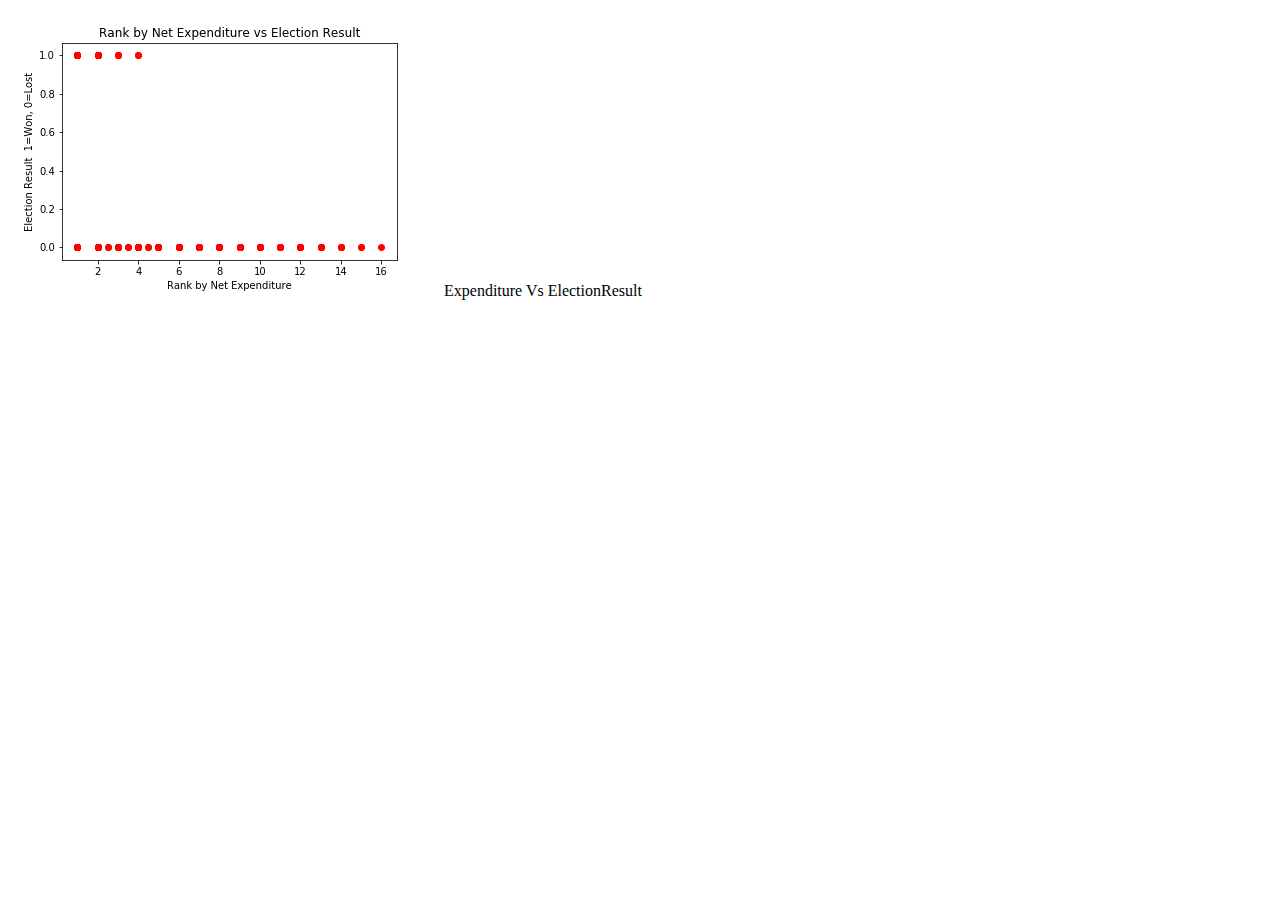
==== project1.html @ 547bc9c2 "project 1" ====
<!DOCTYPE html>
<html>
    <head>
        <title>
            First project Analysis Output
        </title>
    </head>
    <body>
        <li> 
            <img src="images/001_Expenditure Vs ElectionResult.png"> Expenditure Vs ElectionResult </img>
        </li>
    </body>
</html>
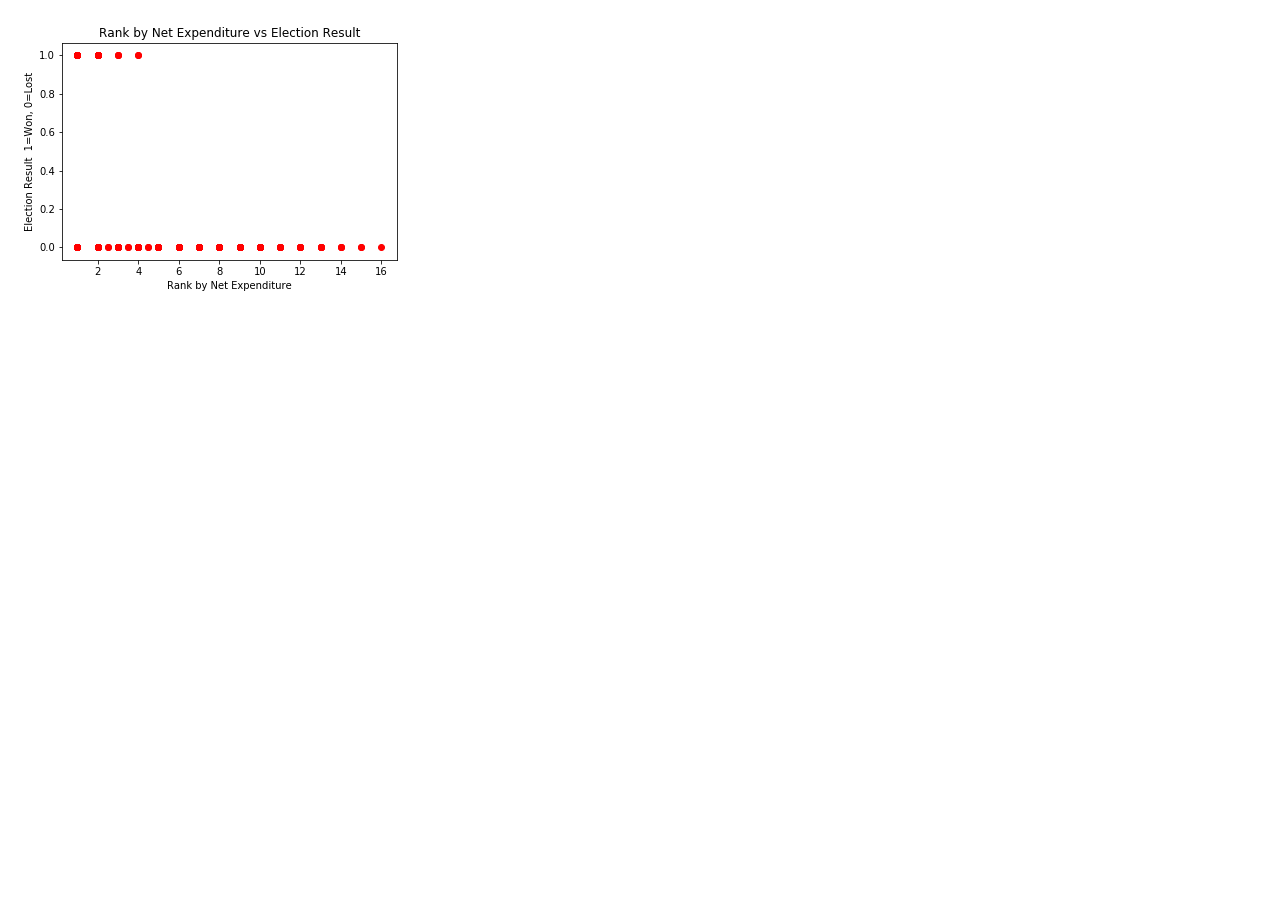
==== commit e905ea3e: "project 1-2" ====
--- a/project1.html
+++ b/project1.html
@@ -7,7 +7,7 @@
     </head>
     <body>
         <li> 
-            <img src="images/001_Expenditure Vs ElectionResult.png"> Expenditure Vs ElectionResult </img>
+            <img src="images/001_Expenditure Vs ElectionResult.png"> </img>
         </li>
     </body>
 </html>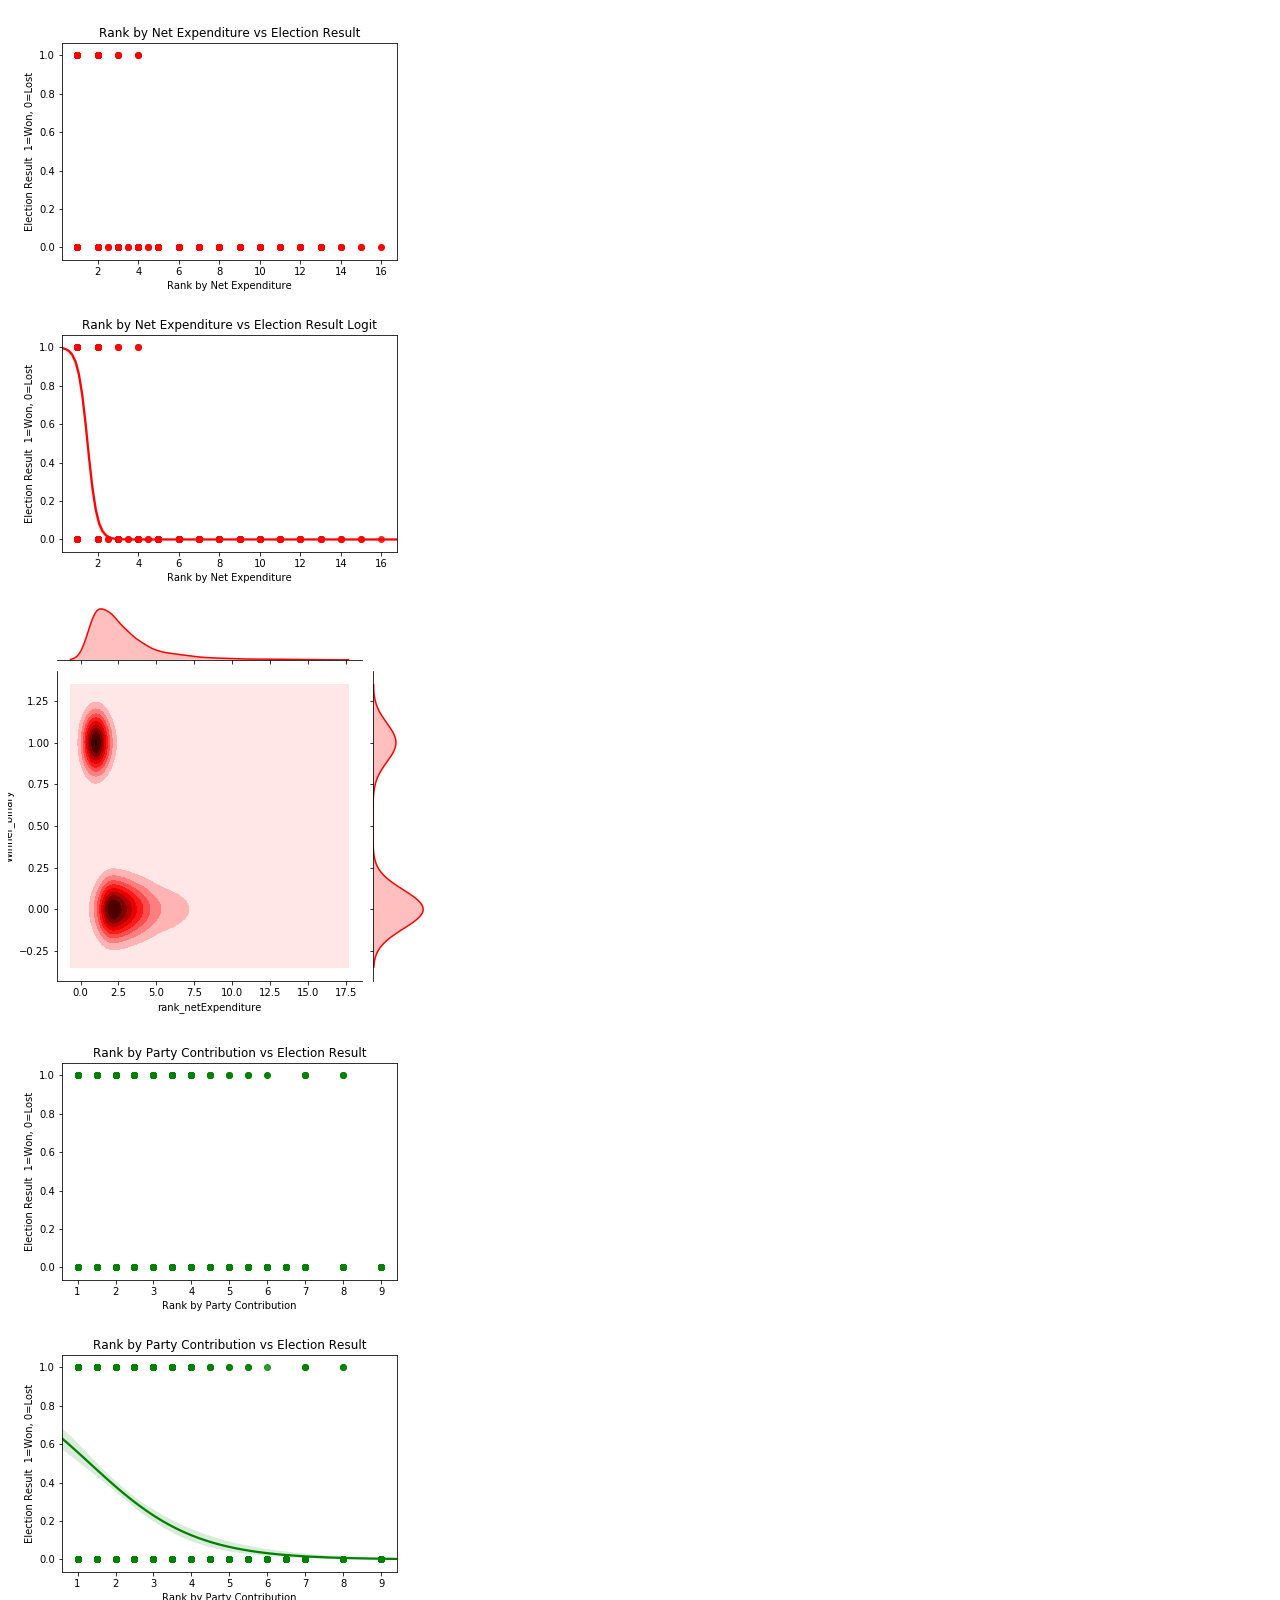
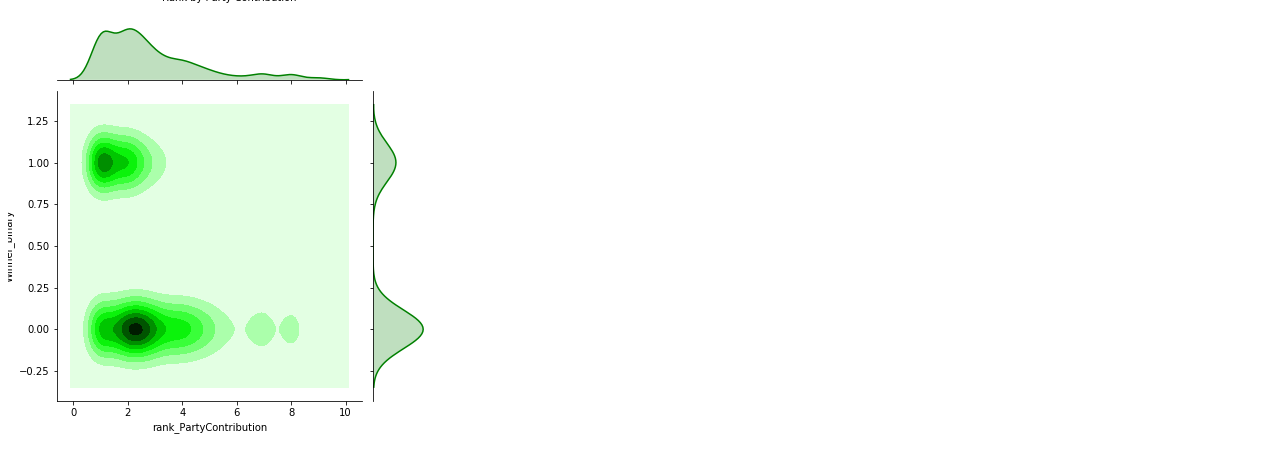
==== commit fe87c1dc: "project 1-3" ====
--- a/project1.html
+++ b/project1.html
@@ -6,8 +6,11 @@
         </title>
     </head>
     <body>
-        <li> 
-            <img src="images/001_Expenditure Vs ElectionResult.png"> </img>
-        </li>
+        <li><img src="images/001_Expenditure Vs ElectionResult.png"></img></li>
+        <li><img src="images/002_Expenditure Vs ElectionResult_logit.png"></img></li>
+        <li><img src="images/003_Expenditure Vs ElectionResult_KDE.png"></img></li>
+        <li><img src="images/004_Party Vs ElectionResult.png"></img></li>
+        <li><img src="images/005_Party Vs ElectionResult_logit.png"></img></li>
+        <li><img src="images/006_Party Vs ElectionResult_KDE.png"></img></li>
     </body>
 </html>